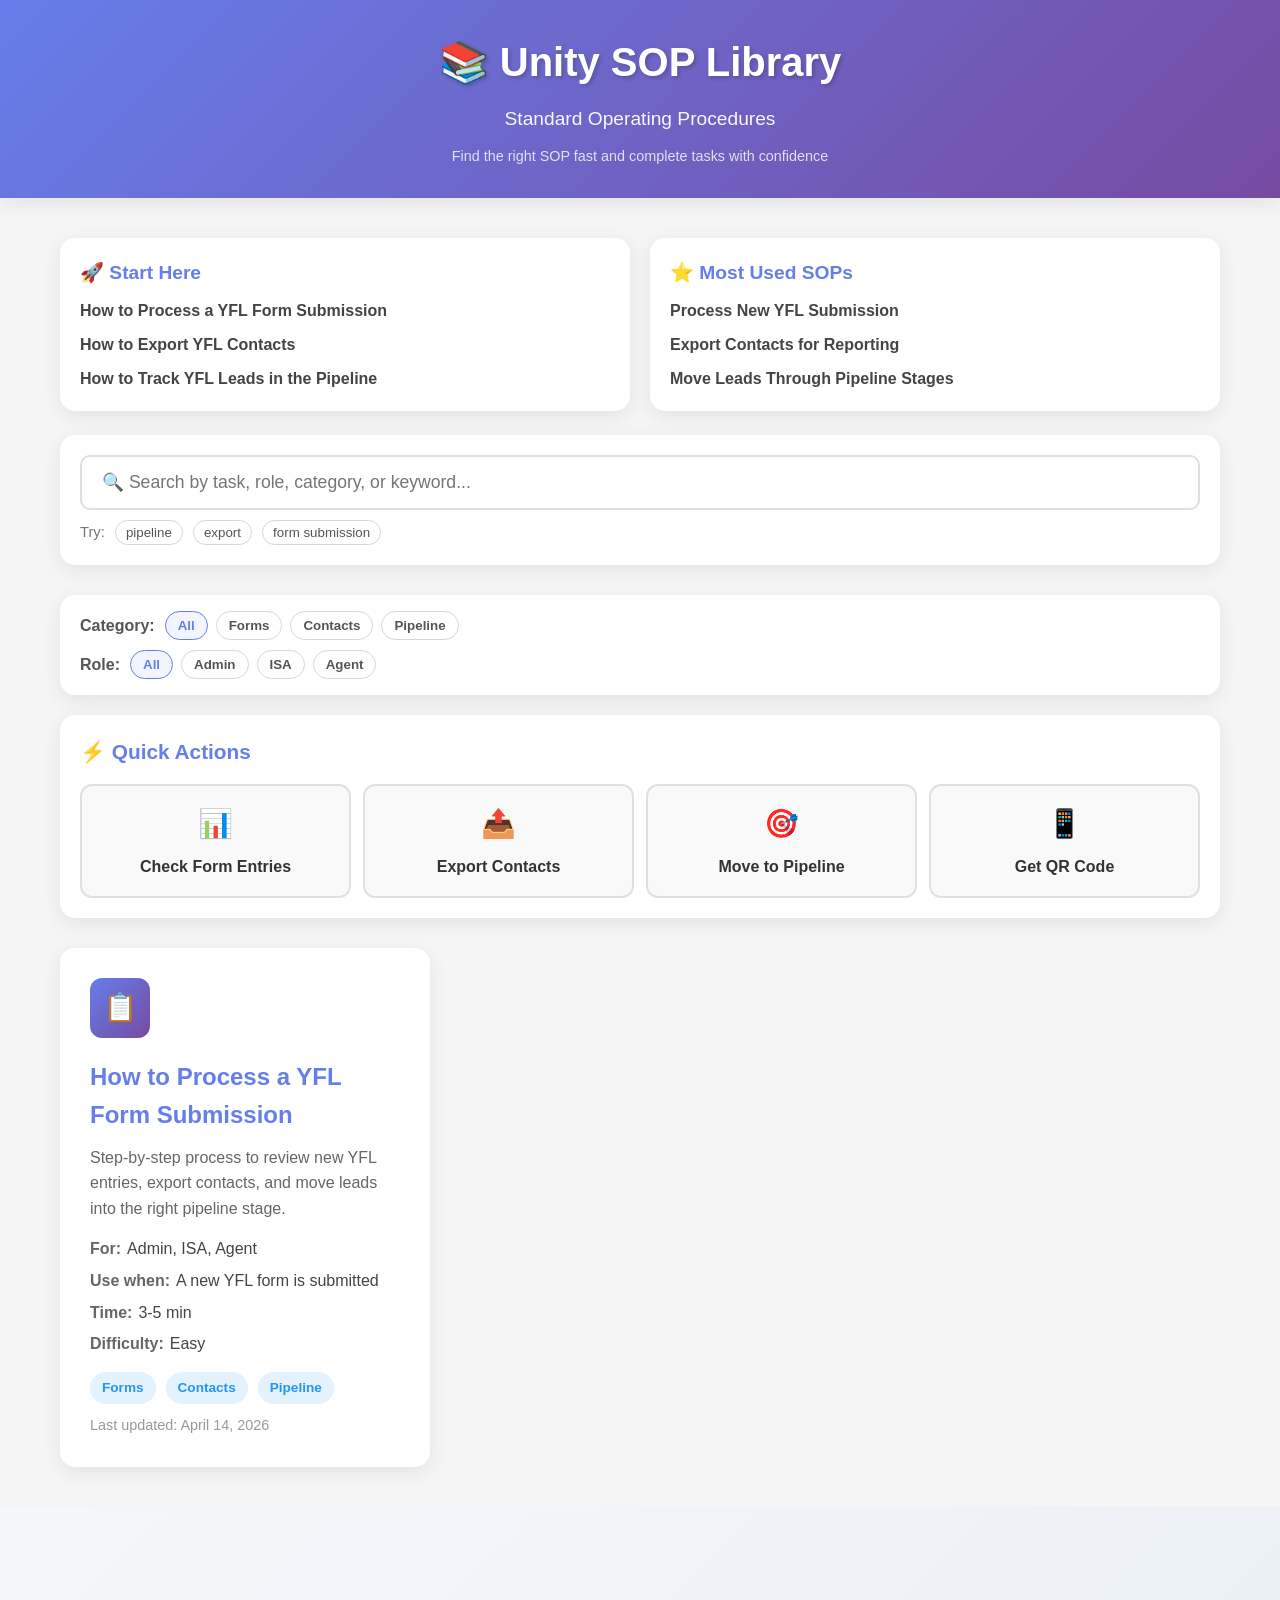
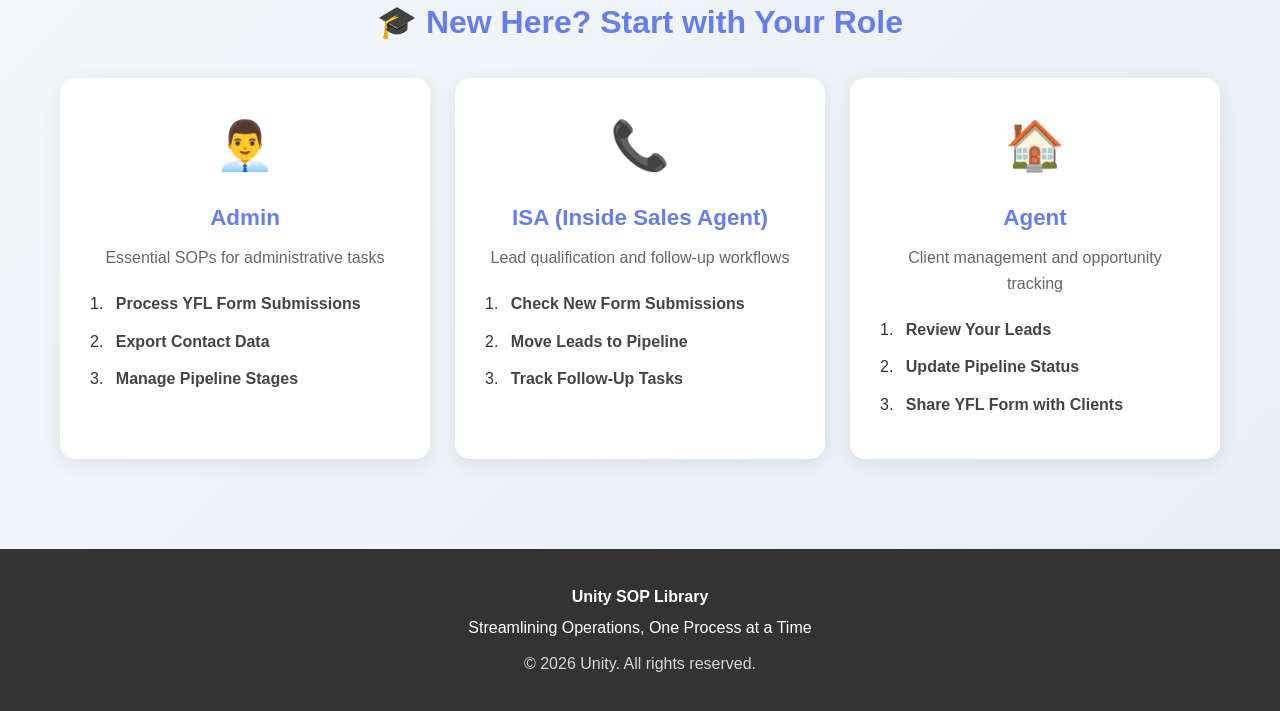
==== index.html @ 3405b486 "Phase 2 & 3: Complete SOP library with Quick Actions, Related SOPs, full template, metadata, feedbac" ====
<!DOCTYPE html>
<html lang="en">
<head>
    <meta charset="UTF-8">
    <meta name="viewport" content="width=device-width, initial-scale=1.0">
    <title>Unity SOP Library</title>
    <link rel="stylesheet" href="styles.css">
</head>
<body>
    <div class="header">
        <h1>📚 Unity SOP Library</h1>
        <p>Standard Operating Procedures</p>
        <p style="font-size: 0.9em; margin-top: 10px; opacity: 0.8;">Find the right SOP fast and complete tasks with confidence</p>
    </div>
    
    <div class="container">
        <div class="quick-start-grid">
            <section class="quick-panel">
                <h2>🚀 Start Here</h2>
                <ul>
                    <li><a href="yfl-form.html">How to Process a YFL Form Submission</a></li>
                    <li><a href="yfl-form.html#section2">How to Export YFL Contacts</a></li>
                    <li><a href="yfl-form.html#section3">How to Track YFL Leads in the Pipeline</a></li>
                </ul>
            </section>
            <section class="quick-panel">
                <h2>⭐ Most Used SOPs</h2>
                <ul>
                    <li><a href="yfl-form.html">Process New YFL Submission</a></li>
                    <li><a href="yfl-form.html#section2">Export Contacts for Reporting</a></li>
                    <li><a href="yfl-form.html#section3">Move Leads Through Pipeline Stages</a></li>
                </ul>
            </section>
        </div>

        <div class="search-bar">
            <input 
                type="text" 
                id="searchInput" 
                class="search-input" 
                placeholder="🔍 Search by task, role, category, or keyword..."
                autocomplete="off"
            >
            <div class="search-hints">
                Try: <button type="button" class="hint" data-suggest="pipeline">pipeline</button>
                <button type="button" class="hint" data-suggest="export">export</button>
                <button type="button" class="hint" data-suggest="form submission">form submission</button>
            </div>
        </div>

        <div class="filters" id="filterBar">
            <div class="filter-group">
                <span class="filter-label">Category:</span>
                <button class="filter-btn active" data-group="category" data-value="all">All</button>
                <button class="filter-btn" data-group="category" data-value="forms">Forms</button>
                <button class="filter-btn" data-group="category" data-value="contacts">Contacts</button>
                <button class="filter-btn" data-group="category" data-value="pipeline">Pipeline</button>
            </div>
            <div class="filter-group">
                <span class="filter-label">Role:</span>
                <button class="filter-btn active" data-group="role" data-value="all">All</button>
                <button class="filter-btn" data-group="role" data-value="admin">Admin</button>
                <button class="filter-btn" data-group="role" data-value="isa">ISA</button>
                <button class="filter-btn" data-group="role" data-value="agent">Agent</button>
            </div>
        </div>

        <div class="quick-actions">
            <h3>⚡ Quick Actions</h3>
            <div class="action-grid">
                <a href="yfl-form.html#section1" class="action-btn">
                    <span class="action-icon">📊</span>
                    <span>Check Form Entries</span>
                </a>
                <a href="yfl-form.html#section2" class="action-btn">
                    <span class="action-icon">📤</span>
                    <span>Export Contacts</span>
                </a>
                <a href="yfl-form.html#section3" class="action-btn">
                    <span class="action-icon">🎯</span>
                    <span>Move to Pipeline</span>
                </a>
                <a href="yfl-form.html#section5" class="action-btn">
                    <span class="action-icon">📱</span>
                    <span>Get QR Code</span>
                </a>
            </div>
        </div>
        
        <div class="sop-grid">
            <a href="yfl-form.html" class="sop-card" data-category="forms contacts pipeline" data-role="admin isa agent" data-level="easy" data-frequency="daily" data-duration="3-5 min">
                <div class="sop-icon">📋</div>
                <h3>How to Process a YFL Form Submission</h3>
                <p>Step-by-step process to review new YFL entries, export contacts, and move leads into the right pipeline stage.</p>
                <dl class="card-details">
                    <div><dt>For:</dt><dd>Admin, ISA, Agent</dd></div>
                    <div><dt>Use when:</dt><dd>A new YFL form is submitted</dd></div>
                    <div><dt>Time:</dt><dd>3-5 min</dd></div>
                    <div><dt>Difficulty:</dt><dd>Easy</dd></div>
                </dl>
                <div class="sop-meta">
                    <span class="tag">Forms</span>
                    <span class="tag">Contacts</span>
                    <span class="tag">Pipeline</span>
                </div>
                <span class="date">Last updated: April 14, 2026</span>
            </a>
            
            <!-- Future SOPs will be added here -->
            <!-- Example template:
            <a href="another-sop.html" class="sop-card">
                <div class="sop-icon">🎯</div>
                <h3>Another SOP</h3>
                <p>Description of the SOP...</p>
                <div class="sop-meta">
                    <span class="tag">Category</span>
                </div>
                <span class="date">Last updated: Date</span>
            </a>
            -->
        </div>
        
        <div id="noResults" class="no-results" style="display: none;">
            <h3>No SOPs match your search</h3>
            <p>Try checking spelling, using simpler keywords, clearing filters, or browsing by category.</p>
        </div>
    </div>
    
    <div class="back-to-top" id="backToTop">
        ↑
    </div>

    <div class="onboarding-section">
        <div class="container">
            <h2 style="text-align: center; color: var(--primary); margin-bottom: 30px; font-size: 2em;">🎓 New Here? Start with Your Role</h2>
            <div class="role-paths">
                <div class="role-card">
                    <div class="role-icon">👨‍💼</div>
                    <h3>Admin</h3>
                    <p>Essential SOPs for administrative tasks</p>
                    <ol class="role-steps">
                        <li><a href="yfl-form.html">Process YFL Form Submissions</a></li>
                        <li><a href="yfl-form.html#section2">Export Contact Data</a></li>
                        <li><a href="yfl-form.html#section3">Manage Pipeline Stages</a></li>
                    </ol>
                </div>
                <div class="role-card">
                    <div class="role-icon">📞</div>
                    <h3>ISA (Inside Sales Agent)</h3>
                    <p>Lead qualification and follow-up workflows</p>
                    <ol class="role-steps">
                        <li><a href="yfl-form.html#section1">Check New Form Submissions</a></li>
                        <li><a href="yfl-form.html#section3">Move Leads to Pipeline</a></li>
                        <li><a href="yfl-form.html">Track Follow-Up Tasks</a></li>
                    </ol>
                </div>
                <div class="role-card">
                    <div class="role-icon">🏠</div>
                    <h3>Agent</h3>
                    <p>Client management and opportunity tracking</p>
                    <ol class="role-steps">
                        <li><a href="yfl-form.html#section1">Review Your Leads</a></li>
                        <li><a href="yfl-form.html#section3">Update Pipeline Status</a></li>
                        <li><a href="yfl-form.html#section5">Share YFL Form with Clients</a></li>
                    </ol>
                </div>
            </div>
        </div>
    </div>
    
    <div class="footer">
        <p><strong>Unity SOP Library</strong></p>
        <p>Streamlining Operations, One Process at a Time</p>
        <p style="margin-top: 10px; opacity: 0.8;">© 2026 Unity. All rights reserved.</p>
    </div>
    
    <script src="script.js"></script>
</body>
</html>
---- styles.css ----
* {
    margin: 0;
    padding: 0;
    box-sizing: border-box;
}

:root {
    --primary: #667eea;
    --secondary: #764ba2;
    --accent: #4caf50;
    --text: #333;
    --bg: #f5f5f5;
    --white: #ffffff;
    --shadow: 0 5px 20px rgba(0,0,0,0.08);
    --shadow-hover: 0 8px 30px rgba(0,0,0,0.12);
}

body {
    font-family: 'Segoe UI', Tahoma, Geneva, Verdana, sans-serif;
    line-height: 1.6;
    color: var(--text);
    background: var(--bg);
    overflow-x: hidden;
}

.header {
    background: linear-gradient(135deg, var(--primary) 0%, var(--secondary) 100%);
    color: white;
    padding: 30px 20px;
    text-align: center;
    box-shadow: var(--shadow);
}

.header h1 {
    font-size: 2.5em;
    margin-bottom: 10px;
    text-shadow: 2px 2px 4px rgba(0,0,0,0.2);
}

.header p {
    font-size: 1.2em;
    opacity: 0.95;
}

.container {
    max-width: 1200px;
    margin: 40px auto;
    padding: 0 20px;
}

.quick-start-grid {
    display: grid;
    grid-template-columns: repeat(auto-fit, minmax(280px, 1fr));
    gap: 20px;
    margin-bottom: 24px;
}

.quick-panel {
    background: white;
    padding: 20px;
    border-radius: 15px;
    box-shadow: var(--shadow);
}

.quick-panel h2 {
    font-size: 1.2em;
    color: var(--primary);
    margin-bottom: 10px;
}

.quick-panel ul {
    list-style: none;
}

.quick-panel li + li {
    margin-top: 8px;
}

.quick-panel a {
    color: #444;
    text-decoration: none;
    font-weight: 600;
}

.quick-panel a:hover {
    color: var(--primary);
}

.search-bar {
    background: white;
    padding: 20px;
    border-radius: 15px;
    box-shadow: var(--shadow);
    margin-bottom: 30px;
}

.search-input {
    width: 100%;
    padding: 15px 20px;
    font-size: 1.1em;
    border: 2px solid #e0e0e0;
    border-radius: 10px;
    transition: all 0.3s;
}

.search-input:focus {
    outline: none;
    border-color: var(--primary);
    box-shadow: 0 0 0 3px rgba(102, 126, 234, 0.1);
}

.search-hints {
    margin-top: 10px;
    color: #777;
    font-size: 0.92em;
}

.hint {
    border: 1px solid #d8d8d8;
    background: #fff;
    border-radius: 16px;
    padding: 4px 10px;
    margin-left: 6px;
    cursor: pointer;
    color: #555;
}

.hint:hover {
    border-color: var(--primary);
    color: var(--primary);
}

.filters {
    background: white;
    border-radius: 15px;
    box-shadow: var(--shadow);
    padding: 16px 20px;
    margin-bottom: 10px;
}

.filter-group {
    display: flex;
    align-items: center;
    flex-wrap: wrap;
    gap: 8px;
}

.filter-group + .filter-group {
    margin-top: 10px;
}

.filter-label {
    font-weight: 700;
    color: #555;
    margin-right: 2px;
}

.filter-btn {
    border: 1px solid #d8d8d8;
    background: #fff;
    border-radius: 20px;
    padding: 6px 12px;
    cursor: pointer;
    color: #555;
    font-weight: 600;
}

.filter-btn.active,
.filter-btn:hover {
    border-color: var(--primary);
    background: rgba(102, 126, 234, 0.08);
    color: var(--primary);
}

.quick-actions {
    background: white;
    border-radius: 15px;
    box-shadow: var(--shadow);
    padding: 20px;
    margin: 20px 0;
}

.quick-actions h3 {
    color: var(--primary);
    font-size: 1.3em;
    margin-bottom: 15px;
}

.action-grid {
    display: grid;
    grid-template-columns: repeat(auto-fit, minmax(140px, 1fr));
    gap: 12px;
}

.action-btn {
    display: flex;
    flex-direction: column;
    align-items: center;
    gap: 8px;
    padding: 16px 12px;
    background: #f9f9f9;
    border: 2px solid #e0e0e0;
    border-radius: 12px;
    text-decoration: none;
    color: var(--text);
    font-weight: 600;
    transition: all 0.3s;
    text-align: center;
}

.action-btn:hover {
    border-color: var(--primary);
    background: rgba(102, 126, 234, 0.05);
    transform: translateY(-2px);
}

.action-icon {
    font-size: 28px;
}

.sop-grid {
    display: grid;
    grid-template-columns: repeat(auto-fill, minmax(300px, 1fr));
    gap: 25px;
    margin-top: 30px;
}

.sop-card {
    background: white;
    border-radius: 15px;
    padding: 30px;
    box-shadow: var(--shadow);
    transition: all 0.3s;
    cursor: pointer;
    text-decoration: none;
    color: var(--text);
    display: block;
}

.sop-card:hover {
    transform: translateY(-5px);
    box-shadow: var(--shadow-hover);
}

.sop-icon {
    width: 60px;
    height: 60px;
    background: linear-gradient(135deg, var(--primary) 0%, var(--secondary) 100%);
    border-radius: 12px;
    display: flex;
    align-items: center;
    justify-content: center;
    font-size: 28px;
    margin-bottom: 20px;
}

.sop-card h3 {
    color: var(--primary);
    font-size: 1.5em;
    margin-bottom: 10px;
}

.sop-card p {
    color: #666;
    margin-bottom: 15px;
    line-height: 1.6;
}

.card-details {
    display: grid;
    gap: 6px;
    margin-bottom: 14px;
}

.card-details div {
    display: flex;
    align-items: baseline;
    gap: 6px;
}

.card-details dt {
    color: #666;
    font-weight: 700;
}

.card-details dd {
    color: #444;
}

.sop-meta {
    display: flex;
    gap: 10px;
    flex-wrap: wrap;
    margin-top: 15px;
}

.tag {
    background: #e3f2fd;
    color: #2196f3;
    padding: 5px 12px;
    border-radius: 20px;
    font-size: 0.85em;
    font-weight: 600;
}

.date {
    color: #999;
    font-size: 0.9em;
    margin-top: 10px;
    display: block;
}

.section {
    background: white;
    border-radius: 15px;
    padding: 40px;
    margin-bottom: 30px;
    box-shadow: var(--shadow);
}

.section-header {
    display: flex;
    align-items: center;
    gap: 15px;
    margin-bottom: 25px;
    padding-bottom: 15px;
    border-bottom: 3px solid var(--primary);
}

.section-icon {
    width: 50px;
    height: 50px;
    background: linear-gradient(135deg, var(--primary) 0%, var(--secondary) 100%);
    border-radius: 12px;
    display: flex;
    align-items: center;
    justify-content: center;
    font-size: 24px;
    color: white;
}

.section-header h2 {
    color: var(--primary);
    font-size: 1.8em;
}

.step {
    margin: 20px 0;
    padding: 20px;
    background: #f9f9f9;
    border-left: 4px solid var(--primary);
    border-radius: 8px;
}

.step-number {
    display: inline-block;
    width: 30px;
    height: 30px;
    background: var(--primary);
    color: white;
    border-radius: 50%;
    text-align: center;
    line-height: 30px;
    font-weight: bold;
    margin-right: 10px;
}

.screenshot {
    margin: 20px 0;
    border-radius: 12px;
    overflow: hidden;
    box-shadow: var(--shadow);
    cursor: pointer;
    transition: transform 0.3s;
}

.screenshot:hover {
    transform: scale(1.02);
}

.screenshot img {
    width: 100%;
    height: auto;
    display: block;
}

.screenshot-caption {
    background: #f5f5f5;
    padding: 15px;
    text-align: center;
    font-style: italic;
    color: #666;
    border-top: 2px solid var(--primary);
}

.video-container {
    position: relative;
    padding-bottom: 56.25%;
    height: 0;
    overflow: hidden;
    border-radius: 12px;
    box-shadow: var(--shadow);
    margin: 20px 0;
}

.video-container video {
    position: absolute;
    top: 0;
    left: 0;
    width: 100%;
    height: 100%;
}

.qr-code-container {
    text-align: center;
    padding: 30px;
    background: linear-gradient(135deg, #f5f5f5 0%, #e0e0e0 100%);
    border-radius: 15px;
    margin: 20px 0;
}

.qr-code-container img {
    max-width: 300px;
    height: auto;
    border: 5px solid white;
    border-radius: 15px;
    box-shadow: 0 4px 15px rgba(0,0,0,0.2);
}

.qr-code-container h3 {
    margin: 20px 0 10px;
    color: var(--primary);
    font-size: 1.5em;
}

.tip-box {
    background: #e3f2fd;
    border-left: 4px solid #2196f3;
    padding: 15px 20px;
    margin: 20px 0;
    border-radius: 8px;
}

.tip-box strong {
    color: #2196f3;
    display: block;
    margin-bottom: 5px;
}

.warning-box {
    background: #fff3e0;
    border-left: 4px solid #ff9800;
    padding: 15px 20px;
    margin: 20px 0;
    border-radius: 8px;
}

.warning-box strong {
    color: #ff9800;
    display: block;
    margin-bottom: 5px;
}

.btn {
    display: inline-block;
    padding: 12px 30px;
    background: linear-gradient(135deg, var(--primary) 0%, var(--secondary) 100%);
    color: white;
    text-decoration: none;
    border-radius: 8px;
    font-weight: 600;
    transition: all 0.3s;
    border: none;
    cursor: pointer;
    font-size: 1em;
}

.btn:hover {
    transform: translateY(-2px);
    box-shadow: 0 5px 15px rgba(102, 126, 234, 0.4);
}

.breadcrumb {
    background: white;
    padding: 15px 20px;
    border-radius: 10px;
    margin-bottom: 20px;
    box-shadow: var(--shadow);
}

.breadcrumb a {
    color: var(--primary);
    text-decoration: none;
    font-weight: 600;
}

.breadcrumb a:hover {
    text-decoration: underline;
}

.breadcrumb span {
    color: #999;
    margin: 0 10px;
}

.back-to-top {
    position: fixed;
    bottom: 30px;
    right: 30px;
    width: 50px;
    height: 50px;
    background: var(--primary);
    color: white;
    border-radius: 50%;
    display: flex;
    align-items: center;
    justify-content: center;
    font-size: 24px;
    cursor: pointer;
    box-shadow: 0 4px 15px rgba(0,0,0,0.2);
    transition: all 0.3s;
    opacity: 0;
    pointer-events: none;
}

.back-to-top.visible {
    opacity: 1;
    pointer-events: all;
}

.back-to-top:hover {
    background: var(--secondary);
    transform: translateY(-5px);
}

.sop-metadata {
    background: #f9f9f9;
    border-top: 1px solid #e0e0e0;
    padding: 20px 0;
    margin-top: 40px;
}

.metadata-grid {
    display: grid;
    grid-template-columns: repeat(auto-fit, minmax(180px, 1fr));
    gap: 15px;
}

.metadata-item {
    display: flex;
    flex-direction: column;
    gap: 4px;
}

.metadata-item strong {
    color: #666;
    font-size: 0.9em;
}

.metadata-item span {
    color: #333;
    font-weight: 600;
}

.status-badge {
    display: inline-block;
    padding: 4px 12px;
    border-radius: 12px;
    font-size: 0.9em;
    font-weight: 700;
}

.status-badge.active {
    background: #e8f5e9;
    color: #2e7d32;
}

.status-badge.draft {
    background: #fff3e0;
    color: #f57c00;
}

.status-badge.review {
    background: #e3f2fd;
    color: #1976d2;
}

.feedback-section {
    background: white;
    border-top: 1px solid #e0e0e0;
    padding: 30px 0;
}

.feedback-box {
    background: #f9f9f9;
    border: 2px solid #e0e0e0;
    border-radius: 15px;
    padding: 30px;
    text-align: center;
}

.feedback-box h3 {
    color: var(--primary);
    font-size: 1.4em;
    margin-bottom: 15px;
}

.feedback-buttons {
    display: flex;
    gap: 15px;
    justify-content: center;
    flex-wrap: wrap;
}

.feedback-btn {
    padding: 12px 24px;
    background: white;
    border: 2px solid var(--primary);
    border-radius: 8px;
    color: var(--primary);
    font-weight: 600;
    cursor: pointer;
    transition: all 0.3s;
    font-size: 1em;
}

.feedback-btn:hover {
    background: var(--primary);
    color: white;
    transform: translateY(-2px);
}

.onboarding-section {
    background: linear-gradient(135deg, #f5f7fa 0%, #e8eef5 100%);
    padding: 50px 20px;
    margin-top: 40px;
}

.role-paths {
    display: grid;
    grid-template-columns: repeat(auto-fit, minmax(280px, 1fr));
    gap: 25px;
}

.role-card {
    background: white;
    border-radius: 15px;
    padding: 30px;
    box-shadow: var(--shadow);
    transition: all 0.3s;
}

.role-card:hover {
    transform: translateY(-5px);
    box-shadow: var(--shadow-hover);
}

.role-icon {
    font-size: 48px;
    text-align: center;
    margin-bottom: 15px;
}

.role-card h3 {
    color: var(--primary);
    font-size: 1.4em;
    margin-bottom: 10px;
    text-align: center;
}

.role-card p {
    color: #666;
    text-align: center;
    margin-bottom: 20px;
}

.role-steps {
    list-style-position: inside;
    padding-left: 0;
}

.role-steps li {
    margin: 12px 0;
    line-height: 1.6;
}

.role-steps a {
    color: #444;
    text-decoration: none;
    font-weight: 600;
    margin-left: 8px;
}

.role-steps a:hover {
    color: var(--primary);
    text-decoration: underline;
}

.footer {
    background: #333;
    color: white;
    text-align: center;
    padding: 30px 20px;
    margin-top: 0;
}

.footer p {
    margin: 5px 0;
}

.modal {
    display: none;
    position: fixed;
    z-index: 2000;
    left: 0;
    top: 0;
    width: 100%;
    height: 100%;
    background: rgba(0,0,0,0.9);
    align-items: center;
    justify-content: center;
}

.modal.active {
    display: flex;
}

.modal img {
    max-width: 90%;
    max-height: 90%;
    border-radius: 10px;
}

.modal-close {
    position: absolute;
    top: 20px;
    right: 40px;
    color: white;
    font-size: 40px;
    cursor: pointer;
}

.related-sops {
    display: grid;
    grid-template-columns: repeat(auto-fit, minmax(200px, 1fr));
    gap: 12px;
}

.related-link {
    display: flex;
    align-items: center;
    gap: 10px;
    padding: 12px 16px;
    background: #f9f9f9;
    border: 2px solid #e0e0e0;
    border-radius: 10px;
    text-decoration: none;
    color: var(--text);
    font-weight: 600;
    transition: all 0.3s;
}

.related-link:hover {
    border-color: var(--primary);
    background: rgba(102, 126, 234, 0.05);
    transform: translateX(4px);
}

.related-icon {
    font-size: 20px;
}

.no-results {
    text-align: center;
    padding: 60px 20px;
    color: #999;
}

.no-results h3 {
    font-size: 1.5em;
    margin-bottom: 10px;
}

@media print {
    .breadcrumb, .back-to-top, .btn {
        display: none;
    }
    
    .section {
        page-break-inside: avoid;
        box-shadow: none;
    }
    
    .header {
        position: relative;
    }
}

@media (max-width: 768px) {
    .header h1 {
        font-size: 1.8em;
    }
    
    .section {
        padding: 20px;
    }
    
    .sop-grid {
        grid-template-columns: 1fr;
    }

    .filters {
        padding: 14px;
    }
    
    .qr-code-container img {
        max-width: 200px;
    }
}
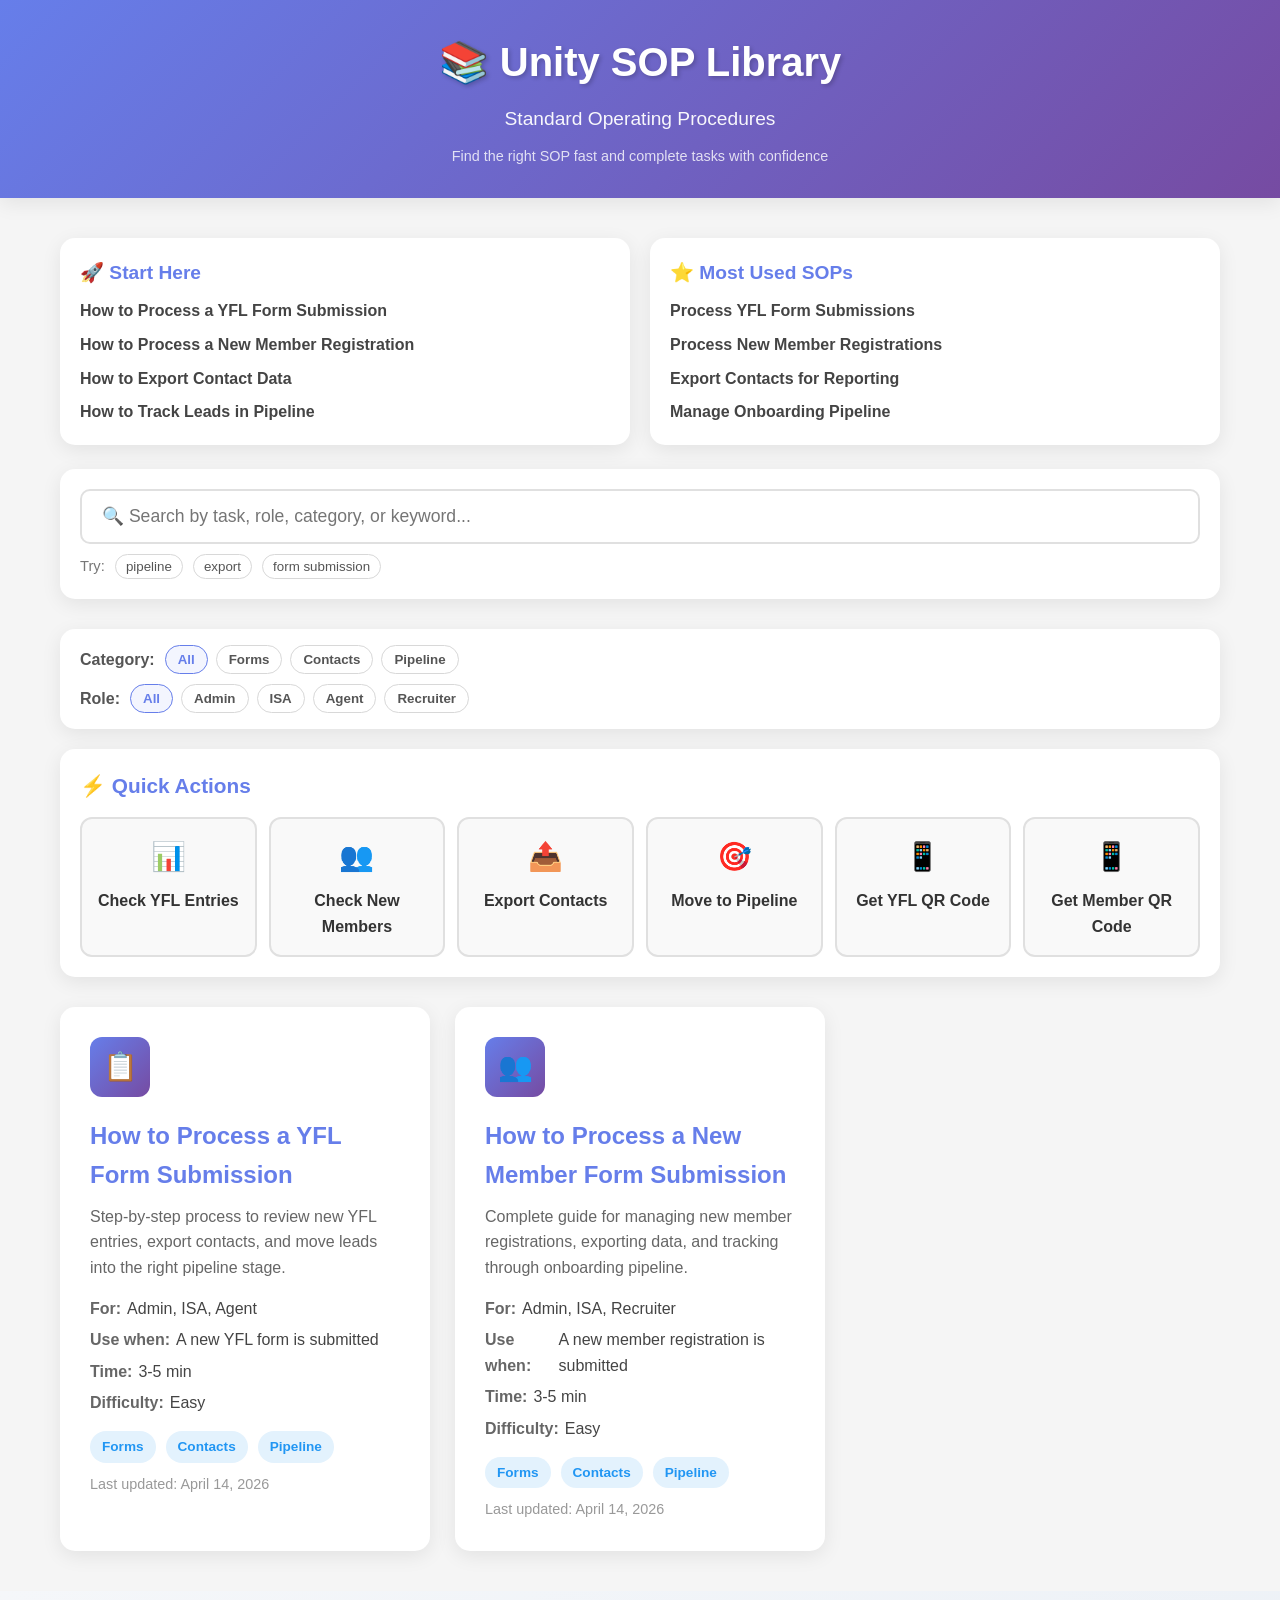
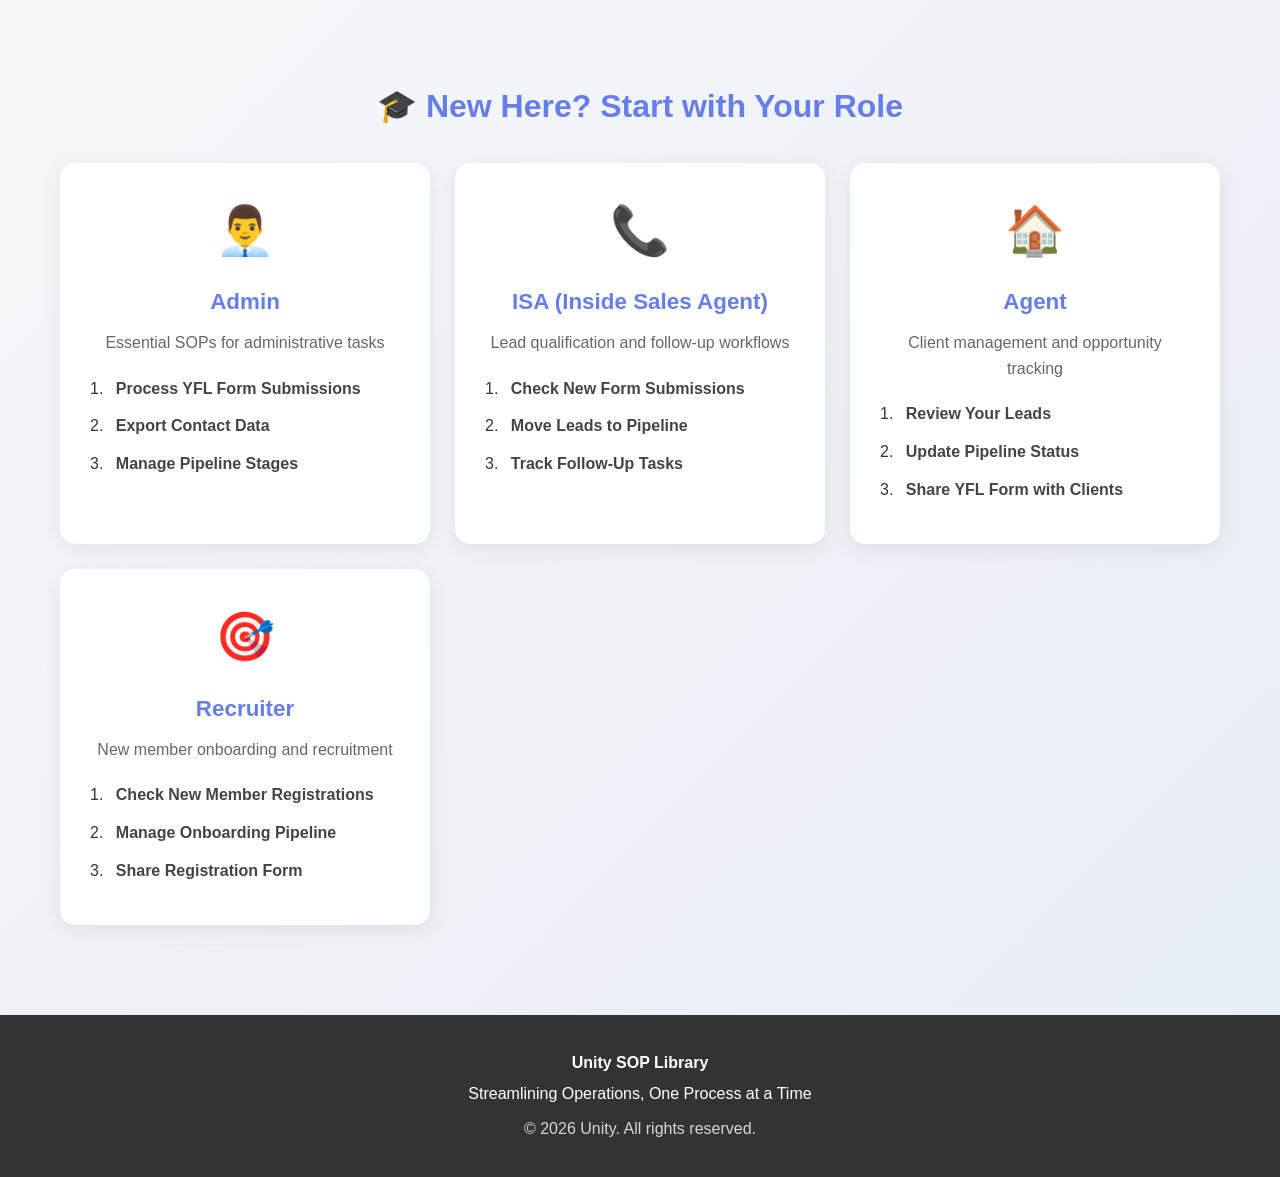
==== commit 2ab890b9: "Add New Member Form SOP with complete template, screenshots, and QR code" ====
--- a/index.html
+++ b/index.html
@@ -19,16 +19,18 @@
                 <h2>🚀 Start Here</h2>
                 <ul>
                     <li><a href="yfl-form.html">How to Process a YFL Form Submission</a></li>
-                    <li><a href="yfl-form.html#section2">How to Export YFL Contacts</a></li>
-                    <li><a href="yfl-form.html#section3">How to Track YFL Leads in the Pipeline</a></li>
+                    <li><a href="new-member-form.html">How to Process a New Member Registration</a></li>
+                    <li><a href="yfl-form.html#section2">How to Export Contact Data</a></li>
+                    <li><a href="yfl-form.html#section3">How to Track Leads in Pipeline</a></li>
                 </ul>
             </section>
             <section class="quick-panel">
                 <h2>⭐ Most Used SOPs</h2>
                 <ul>
-                    <li><a href="yfl-form.html">Process New YFL Submission</a></li>
+                    <li><a href="yfl-form.html">Process YFL Form Submissions</a></li>
+                    <li><a href="new-member-form.html">Process New Member Registrations</a></li>
                     <li><a href="yfl-form.html#section2">Export Contacts for Reporting</a></li>
-                    <li><a href="yfl-form.html#section3">Move Leads Through Pipeline Stages</a></li>
+                    <li><a href="new-member-form.html#section3">Manage Onboarding Pipeline</a></li>
                 </ul>
             </section>
         </div>
@@ -62,6 +64,7 @@
                 <button class="filter-btn" data-group="role" data-value="admin">Admin</button>
                 <button class="filter-btn" data-group="role" data-value="isa">ISA</button>
                 <button class="filter-btn" data-group="role" data-value="agent">Agent</button>
+                <button class="filter-btn" data-group="role" data-value="recruiter">Recruiter</button>
             </div>
         </div>
 
@@ -70,7 +73,11 @@
             <div class="action-grid">
                 <a href="yfl-form.html#section1" class="action-btn">
                     <span class="action-icon">📊</span>
-                    <span>Check Form Entries</span>
+                    <span>Check YFL Entries</span>
+                </a>
+                <a href="new-member-form.html#section1" class="action-btn">
+                    <span class="action-icon">👥</span>
+                    <span>Check New Members</span>
                 </a>
                 <a href="yfl-form.html#section2" class="action-btn">
                     <span class="action-icon">📤</span>
@@ -82,7 +89,11 @@
                 </a>
                 <a href="yfl-form.html#section5" class="action-btn">
                     <span class="action-icon">📱</span>
-                    <span>Get QR Code</span>
+                    <span>Get YFL QR Code</span>
+                </a>
+                <a href="new-member-form.html#section4" class="action-btn">
+                    <span class="action-icon">📱</span>
+                    <span>Get Member QR Code</span>
                 </a>
             </div>
         </div>
@@ -105,6 +116,24 @@
                 </div>
                 <span class="date">Last updated: April 14, 2026</span>
             </a>
+
+            <a href="new-member-form.html" class="sop-card" data-category="forms contacts pipeline" data-role="admin isa recruiter" data-level="easy" data-frequency="daily" data-duration="3-5 min">
+                <div class="sop-icon">👥</div>
+                <h3>How to Process a New Member Form Submission</h3>
+                <p>Complete guide for managing new member registrations, exporting data, and tracking through onboarding pipeline.</p>
+                <dl class="card-details">
+                    <div><dt>For:</dt><dd>Admin, ISA, Recruiter</dd></div>
+                    <div><dt>Use when:</dt><dd>A new member registration is submitted</dd></div>
+                    <div><dt>Time:</dt><dd>3-5 min</dd></div>
+                    <div><dt>Difficulty:</dt><dd>Easy</dd></div>
+                </dl>
+                <div class="sop-meta">
+                    <span class="tag">Forms</span>
+                    <span class="tag">Contacts</span>
+                    <span class="tag">Pipeline</span>
+                </div>
+                <span class="date">Last updated: April 14, 2026</span>
+            </a>
             
             <!-- Future SOPs will be added here -->
             <!-- Example template:
@@ -164,6 +193,16 @@
                         <li><a href="yfl-form.html#section5">Share YFL Form with Clients</a></li>
                     </ol>
                 </div>
+                <div class="role-card">
+                    <div class="role-icon">🎯</div>
+                    <h3>Recruiter</h3>
+                    <p>New member onboarding and recruitment</p>
+                    <ol class="role-steps">
+                        <li><a href="new-member-form.html#section1">Check New Member Registrations</a></li>
+                        <li><a href="new-member-form.html#section3">Manage Onboarding Pipeline</a></li>
+                        <li><a href="new-member-form.html#section4">Share Registration Form</a></li>
+                    </ol>
+                </div>
             </div>
         </div>
     </div>
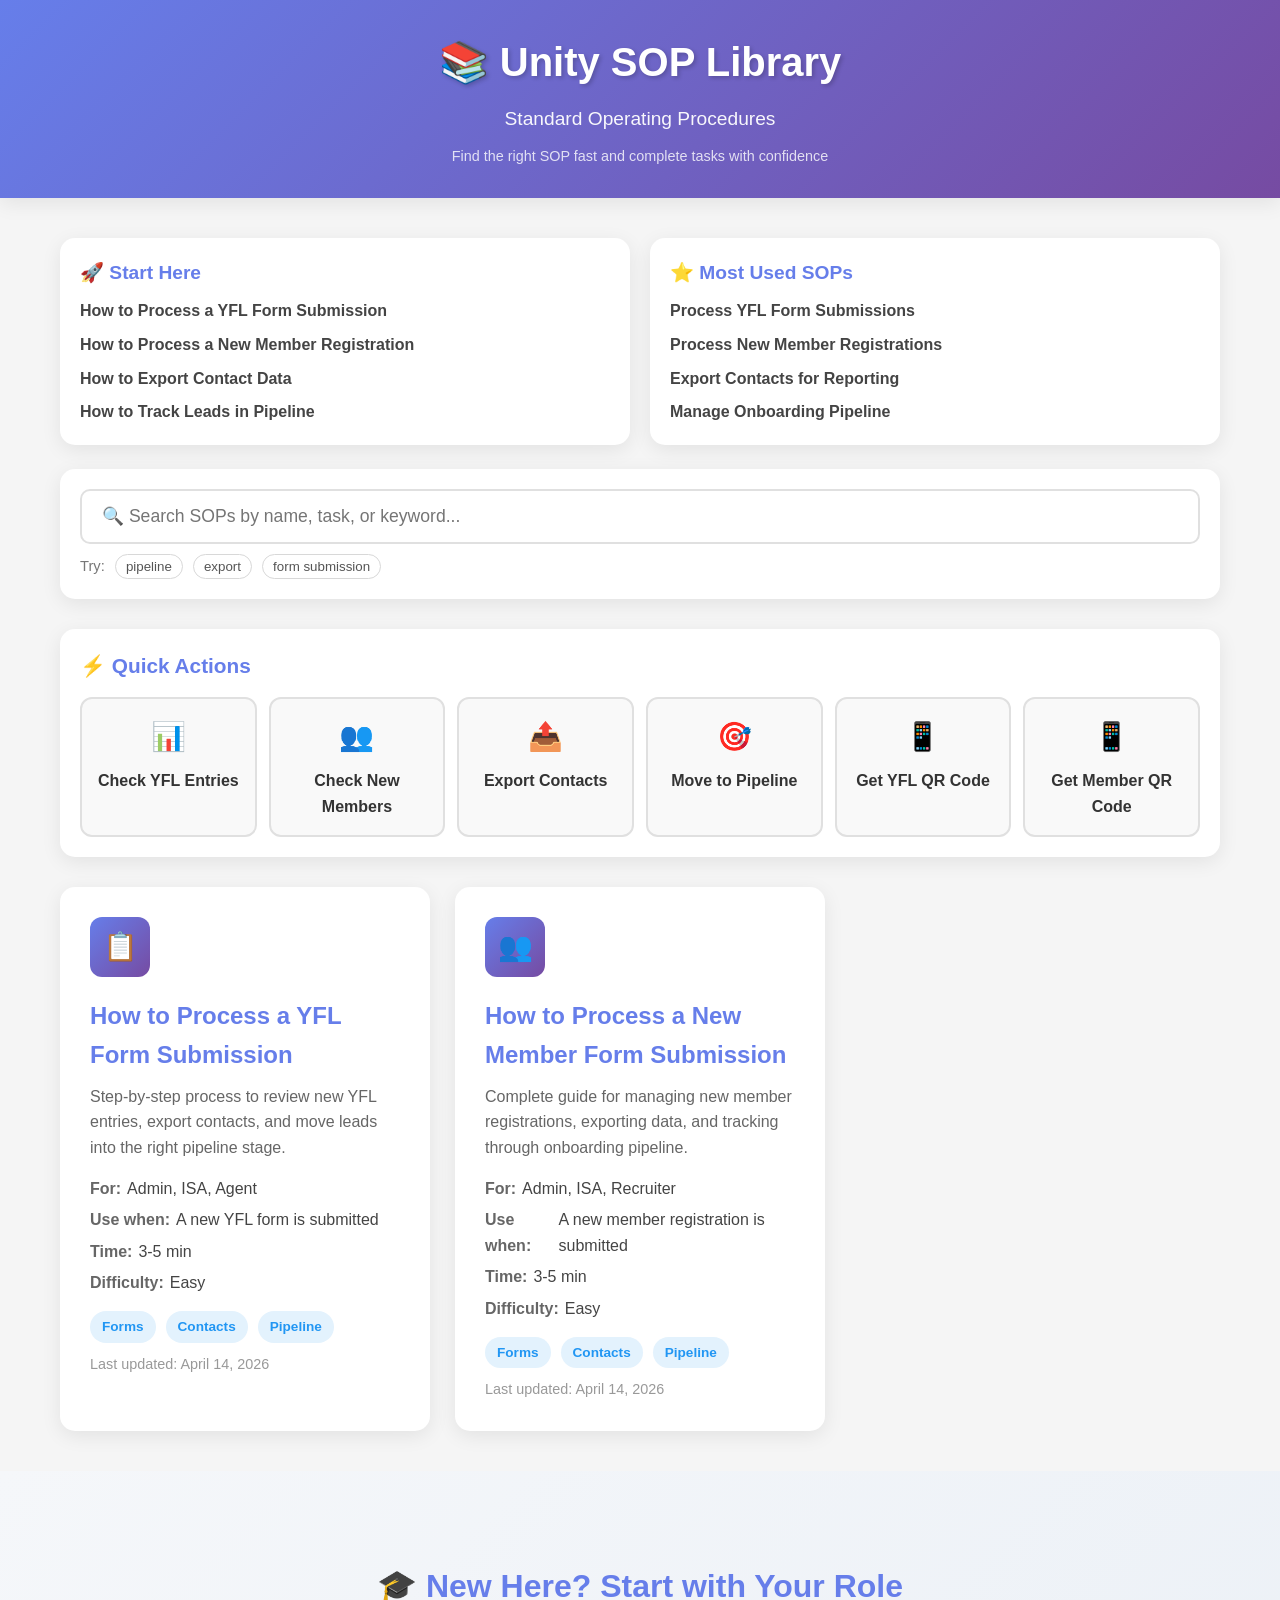
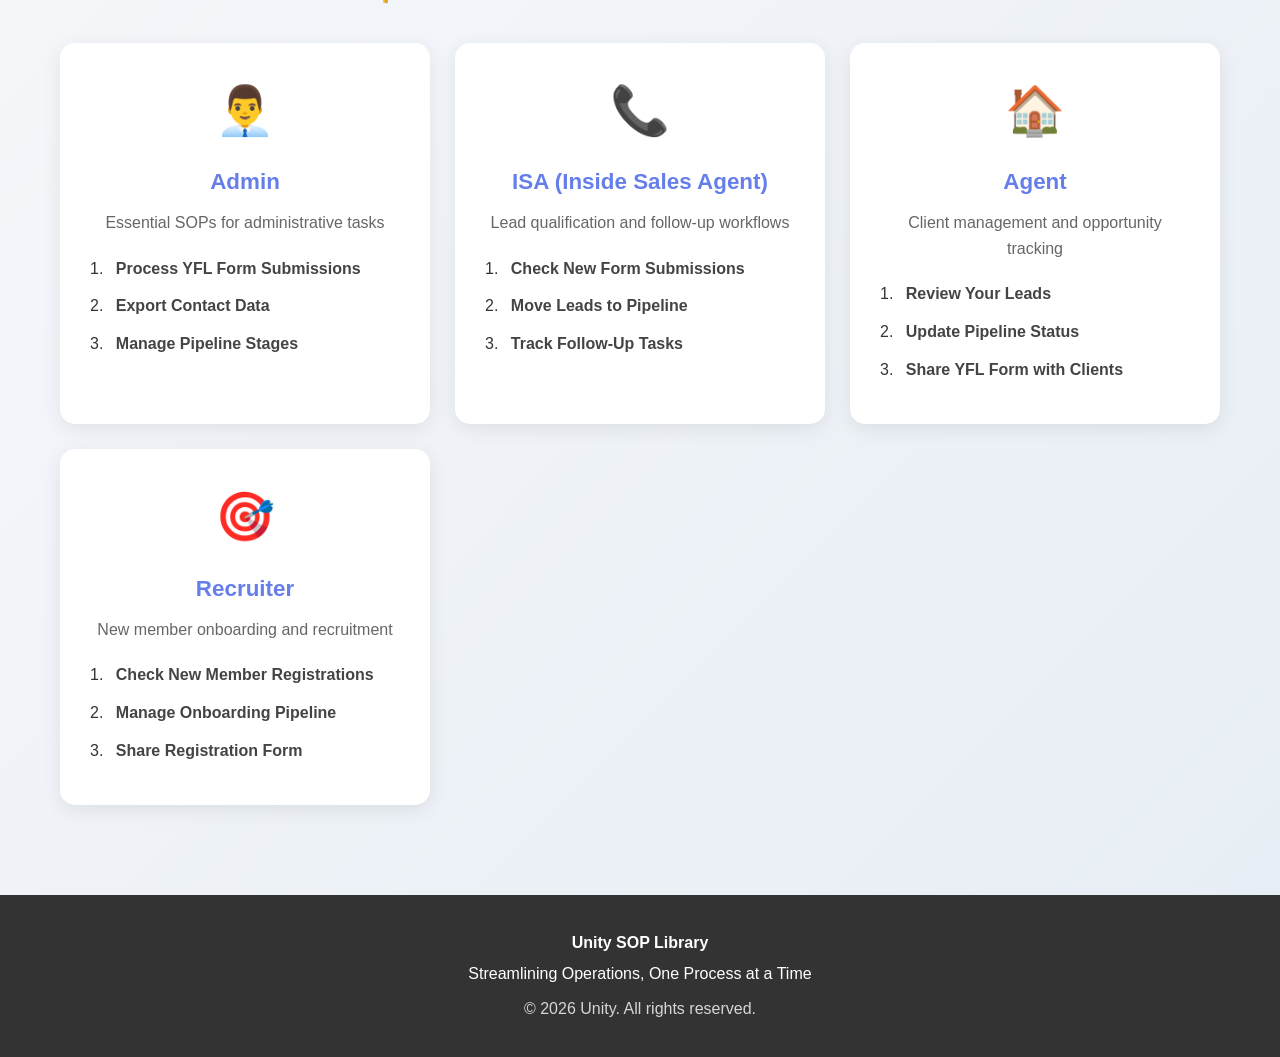
==== commit 62d66c91: "Remove Category and Role filters to simplify interface - cleaner UX for small SOP library" ====
--- a/index.html
+++ b/index.html
@@ -40,31 +40,13 @@
                 type="text" 
                 id="searchInput" 
                 class="search-input" 
-                placeholder="🔍 Search by task, role, category, or keyword..."
+                placeholder="🔍 Search SOPs by name, task, or keyword..."
                 autocomplete="off"
             >
             <div class="search-hints">
                 Try: <button type="button" class="hint" data-suggest="pipeline">pipeline</button>
                 <button type="button" class="hint" data-suggest="export">export</button>
                 <button type="button" class="hint" data-suggest="form submission">form submission</button>
-            </div>
-        </div>
-
-        <div class="filters" id="filterBar">
-            <div class="filter-group">
-                <span class="filter-label">Category:</span>
-                <button class="filter-btn active" data-group="category" data-value="all">All</button>
-                <button class="filter-btn" data-group="category" data-value="forms">Forms</button>
-                <button class="filter-btn" data-group="category" data-value="contacts">Contacts</button>
-                <button class="filter-btn" data-group="category" data-value="pipeline">Pipeline</button>
-            </div>
-            <div class="filter-group">
-                <span class="filter-label">Role:</span>
-                <button class="filter-btn active" data-group="role" data-value="all">All</button>
-                <button class="filter-btn" data-group="role" data-value="admin">Admin</button>
-                <button class="filter-btn" data-group="role" data-value="isa">ISA</button>
-                <button class="filter-btn" data-group="role" data-value="agent">Agent</button>
-                <button class="filter-btn" data-group="role" data-value="recruiter">Recruiter</button>
             </div>
         </div>
 
@@ -151,7 +133,7 @@
         
         <div id="noResults" class="no-results" style="display: none;">
             <h3>No SOPs match your search</h3>
-            <p>Try checking spelling, using simpler keywords, clearing filters, or browsing by category.</p>
+            <p>Try checking spelling, using simpler keywords, or browsing the full list below.</p>
         </div>
     </div>
     
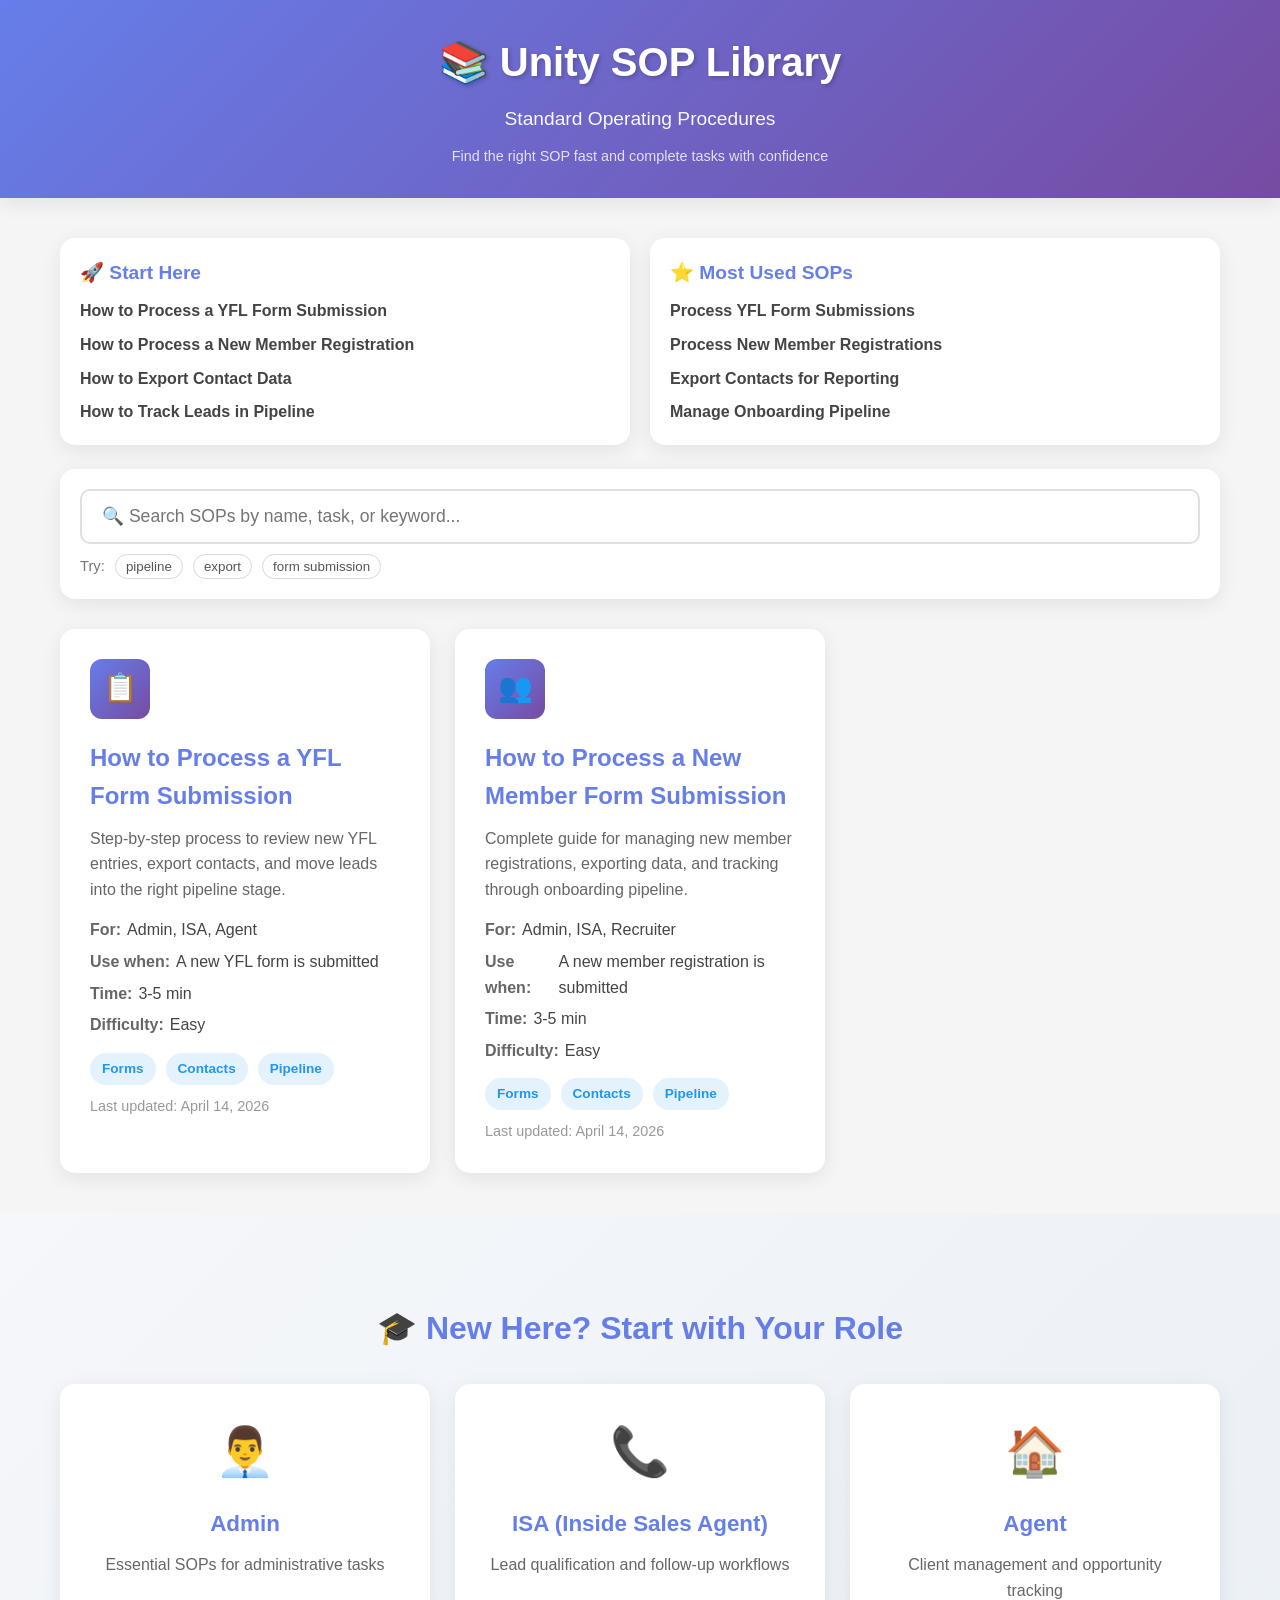
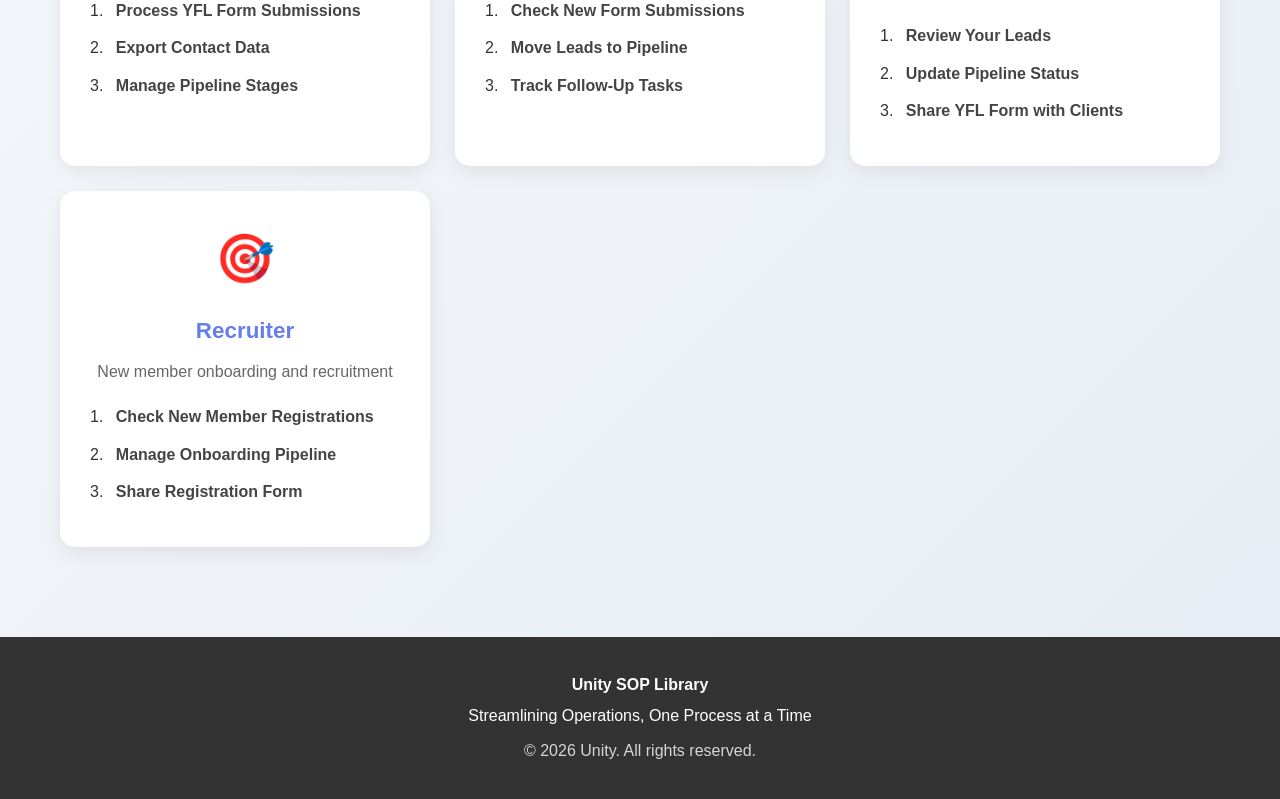
==== commit 8f51b260: "Remove Quick Actions section - Start Here and Most Used already provide quick access" ====
--- a/index.html
+++ b/index.html
@@ -47,36 +47,6 @@
                 Try: <button type="button" class="hint" data-suggest="pipeline">pipeline</button>
                 <button type="button" class="hint" data-suggest="export">export</button>
                 <button type="button" class="hint" data-suggest="form submission">form submission</button>
-            </div>
-        </div>
-
-        <div class="quick-actions">
-            <h3>⚡ Quick Actions</h3>
-            <div class="action-grid">
-                <a href="yfl-form.html#section1" class="action-btn">
-                    <span class="action-icon">📊</span>
-                    <span>Check YFL Entries</span>
-                </a>
-                <a href="new-member-form.html#section1" class="action-btn">
-                    <span class="action-icon">👥</span>
-                    <span>Check New Members</span>
-                </a>
-                <a href="yfl-form.html#section2" class="action-btn">
-                    <span class="action-icon">📤</span>
-                    <span>Export Contacts</span>
-                </a>
-                <a href="yfl-form.html#section3" class="action-btn">
-                    <span class="action-icon">🎯</span>
-                    <span>Move to Pipeline</span>
-                </a>
-                <a href="yfl-form.html#section5" class="action-btn">
-                    <span class="action-icon">📱</span>
-                    <span>Get YFL QR Code</span>
-                </a>
-                <a href="new-member-form.html#section4" class="action-btn">
-                    <span class="action-icon">📱</span>
-                    <span>Get Member QR Code</span>
-                </a>
             </div>
         </div>
         
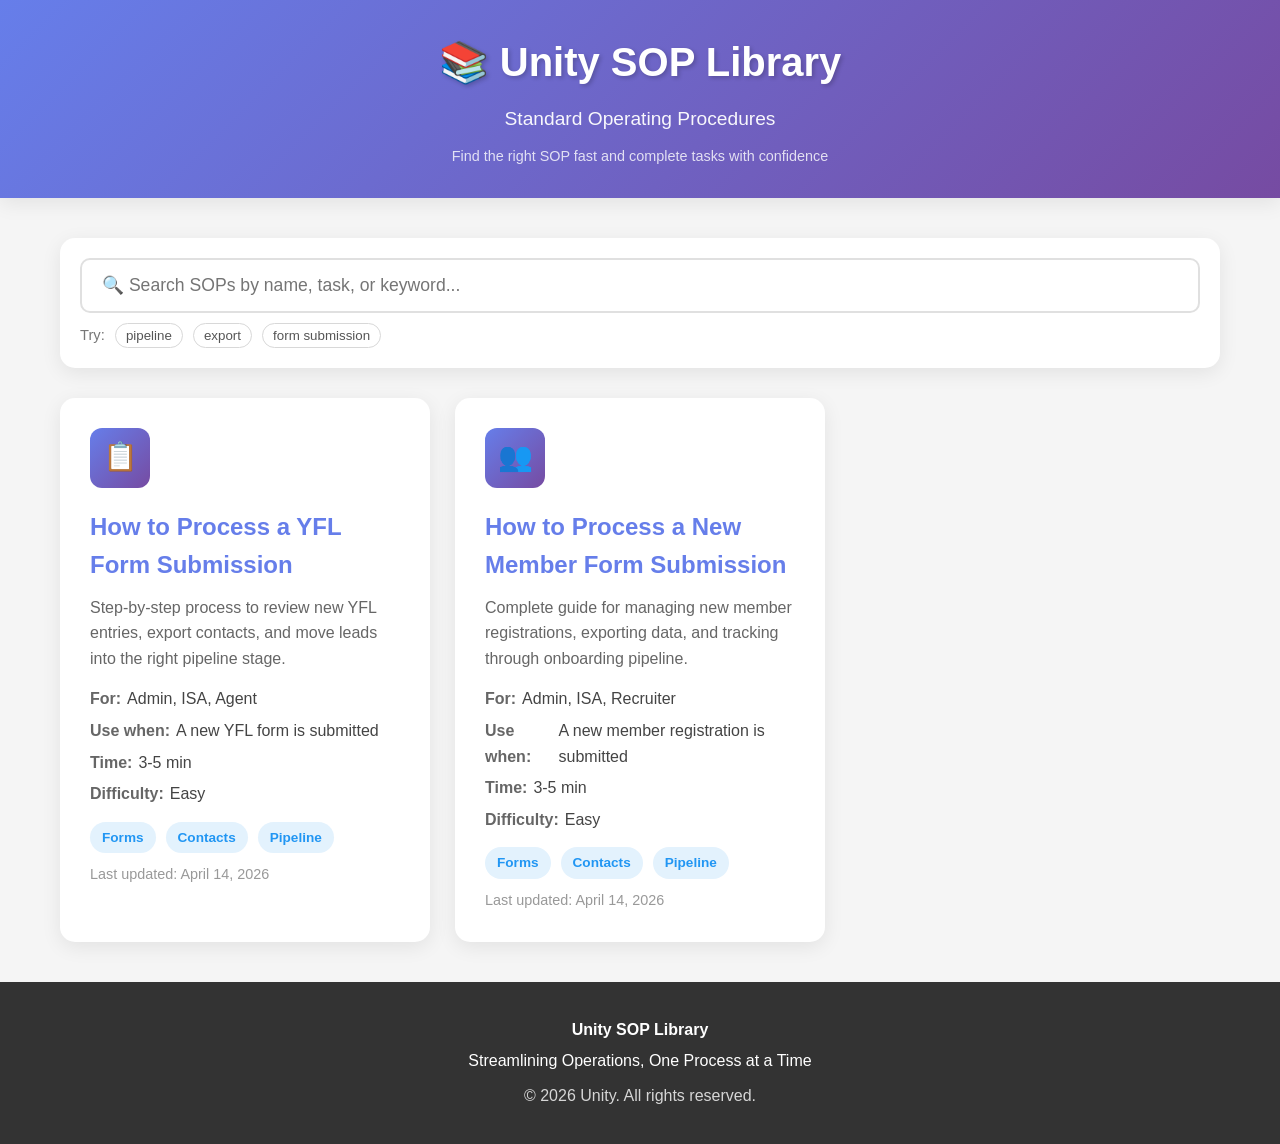
==== commit c7aaed77: "Simplify SOPs - remove Start Here, Most Used, Role Onboarding, Purpose, Quick Info, and Tools sectio" ====
--- a/index.html
+++ b/index.html
@@ -14,27 +14,6 @@
     </div>
     
     <div class="container">
-        <div class="quick-start-grid">
-            <section class="quick-panel">
-                <h2>🚀 Start Here</h2>
-                <ul>
-                    <li><a href="yfl-form.html">How to Process a YFL Form Submission</a></li>
-                    <li><a href="new-member-form.html">How to Process a New Member Registration</a></li>
-                    <li><a href="yfl-form.html#section2">How to Export Contact Data</a></li>
-                    <li><a href="yfl-form.html#section3">How to Track Leads in Pipeline</a></li>
-                </ul>
-            </section>
-            <section class="quick-panel">
-                <h2>⭐ Most Used SOPs</h2>
-                <ul>
-                    <li><a href="yfl-form.html">Process YFL Form Submissions</a></li>
-                    <li><a href="new-member-form.html">Process New Member Registrations</a></li>
-                    <li><a href="yfl-form.html#section2">Export Contacts for Reporting</a></li>
-                    <li><a href="new-member-form.html#section3">Manage Onboarding Pipeline</a></li>
-                </ul>
-            </section>
-        </div>
-
         <div class="search-bar">
             <input 
                 type="text" 
@@ -110,54 +89,6 @@
     <div class="back-to-top" id="backToTop">
         ↑
     </div>
-
-    <div class="onboarding-section">
-        <div class="container">
-            <h2 style="text-align: center; color: var(--primary); margin-bottom: 30px; font-size: 2em;">🎓 New Here? Start with Your Role</h2>
-            <div class="role-paths">
-                <div class="role-card">
-                    <div class="role-icon">👨‍💼</div>
-                    <h3>Admin</h3>
-                    <p>Essential SOPs for administrative tasks</p>
-                    <ol class="role-steps">
-                        <li><a href="yfl-form.html">Process YFL Form Submissions</a></li>
-                        <li><a href="yfl-form.html#section2">Export Contact Data</a></li>
-                        <li><a href="yfl-form.html#section3">Manage Pipeline Stages</a></li>
-                    </ol>
-                </div>
-                <div class="role-card">
-                    <div class="role-icon">📞</div>
-                    <h3>ISA (Inside Sales Agent)</h3>
-                    <p>Lead qualification and follow-up workflows</p>
-                    <ol class="role-steps">
-                        <li><a href="yfl-form.html#section1">Check New Form Submissions</a></li>
-                        <li><a href="yfl-form.html#section3">Move Leads to Pipeline</a></li>
-                        <li><a href="yfl-form.html">Track Follow-Up Tasks</a></li>
-                    </ol>
-                </div>
-                <div class="role-card">
-                    <div class="role-icon">🏠</div>
-                    <h3>Agent</h3>
-                    <p>Client management and opportunity tracking</p>
-                    <ol class="role-steps">
-                        <li><a href="yfl-form.html#section1">Review Your Leads</a></li>
-                        <li><a href="yfl-form.html#section3">Update Pipeline Status</a></li>
-                        <li><a href="yfl-form.html#section5">Share YFL Form with Clients</a></li>
-                    </ol>
-                </div>
-                <div class="role-card">
-                    <div class="role-icon">🎯</div>
-                    <h3>Recruiter</h3>
-                    <p>New member onboarding and recruitment</p>
-                    <ol class="role-steps">
-                        <li><a href="new-member-form.html#section1">Check New Member Registrations</a></li>
-                        <li><a href="new-member-form.html#section3">Manage Onboarding Pipeline</a></li>
-                        <li><a href="new-member-form.html#section4">Share Registration Form</a></li>
-                    </ol>
-                </div>
-            </div>
-        </div>
-    </div>
     
     <div class="footer">
         <p><strong>Unity SOP Library</strong></p>
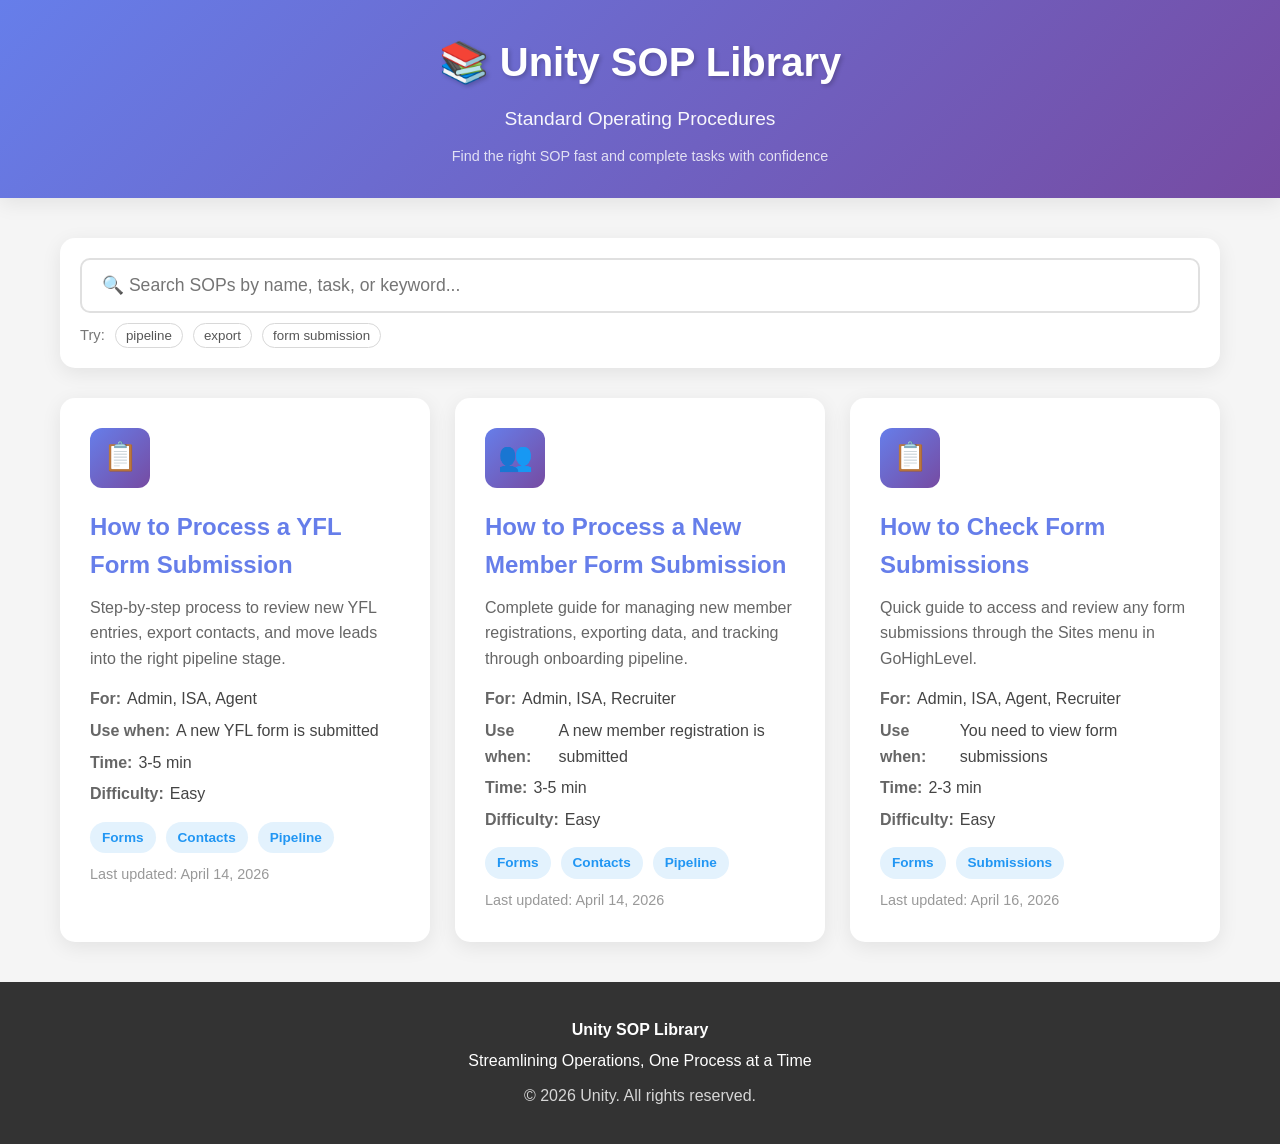
==== commit ab2d0654: "Add new SOP: How to Check Form Submissions - Sites menu navigation guide" ====
--- a/index.html
+++ b/index.html
@@ -65,6 +65,23 @@
                 </div>
                 <span class="date">Last updated: April 14, 2026</span>
             </a>
+
+            <a href="check-form-submissions.html" class="sop-card" data-category="forms" data-role="admin isa agent recruiter" data-level="easy" data-frequency="daily" data-duration="2-3 min">
+                <div class="sop-icon">📋</div>
+                <h3>How to Check Form Submissions</h3>
+                <p>Quick guide to access and review any form submissions through the Sites menu in GoHighLevel.</p>
+                <dl class="card-details">
+                    <div><dt>For:</dt><dd>Admin, ISA, Agent, Recruiter</dd></div>
+                    <div><dt>Use when:</dt><dd>You need to view form submissions</dd></div>
+                    <div><dt>Time:</dt><dd>2-3 min</dd></div>
+                    <div><dt>Difficulty:</dt><dd>Easy</dd></div>
+                </dl>
+                <div class="sop-meta">
+                    <span class="tag">Forms</span>
+                    <span class="tag">Submissions</span>
+                </div>
+                <span class="date">Last updated: April 16, 2026</span>
+            </a>
             
             <!-- Future SOPs will be added here -->
             <!-- Example template:
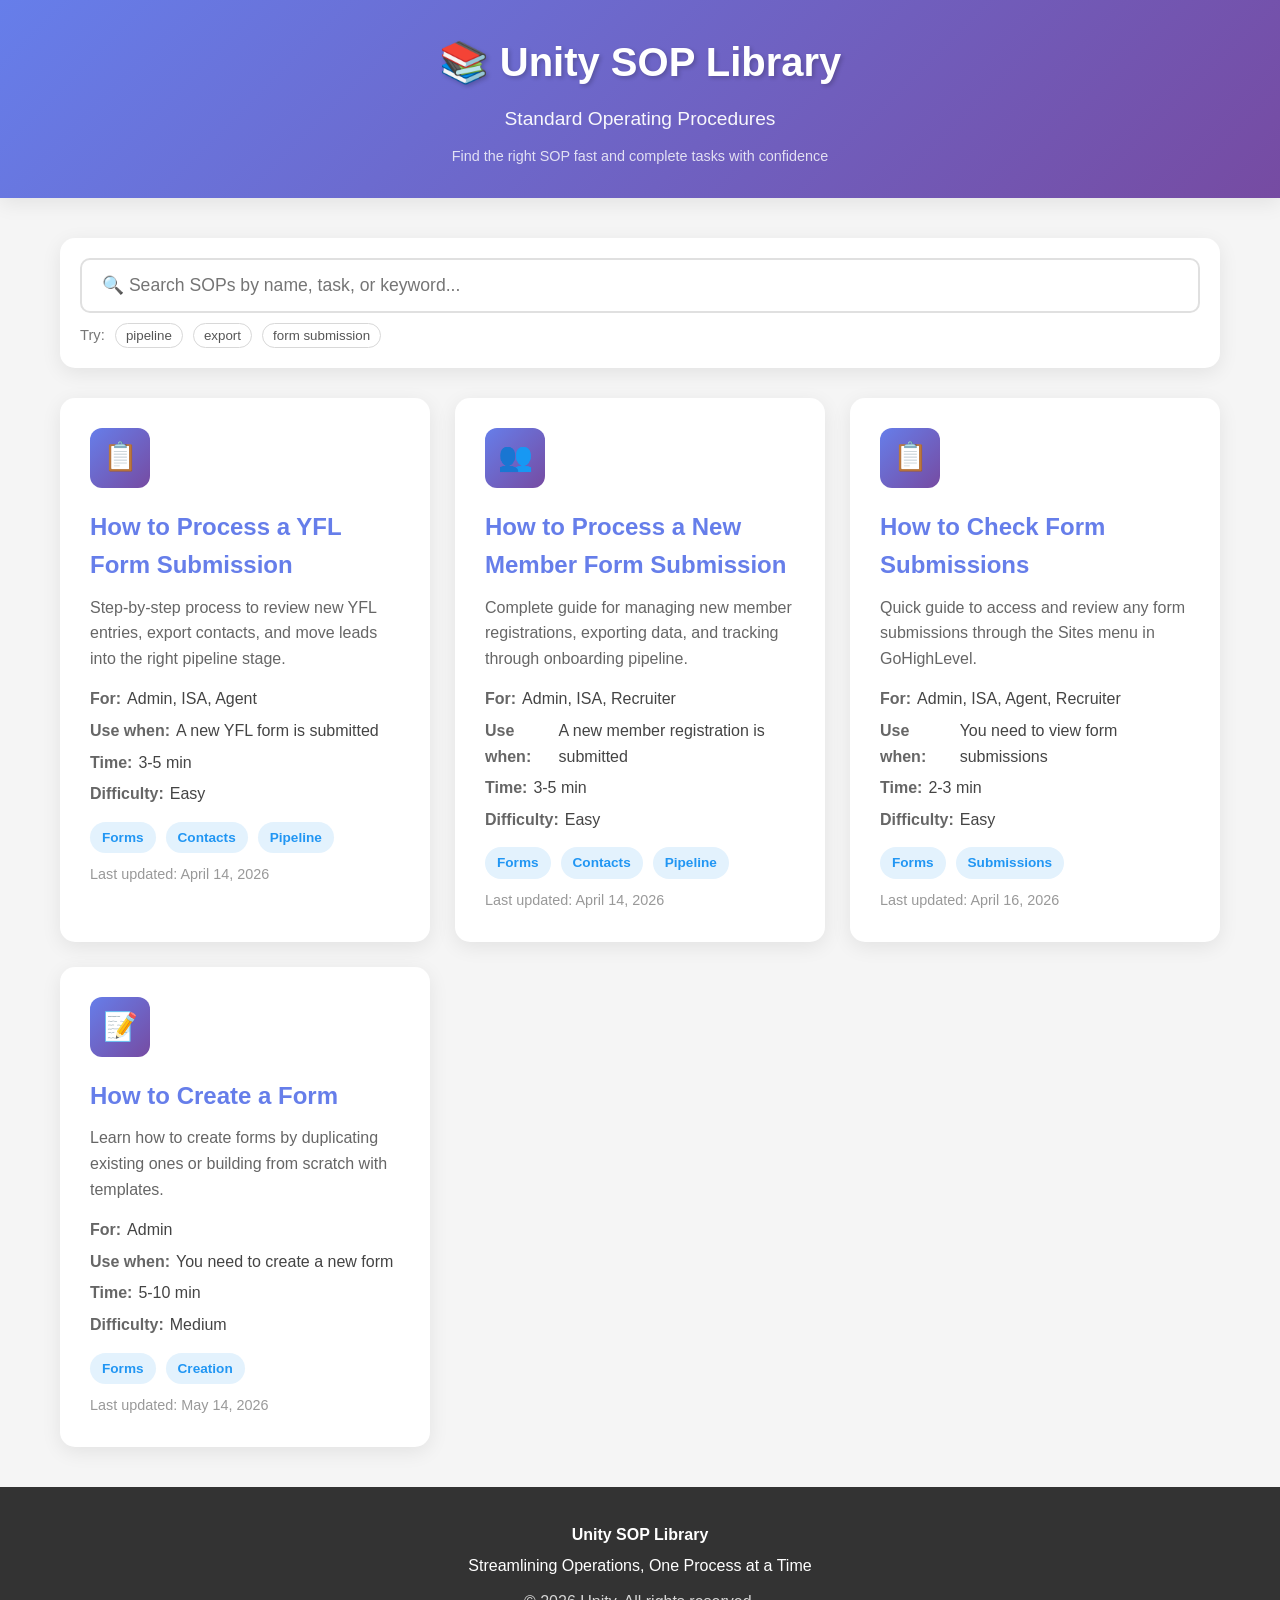
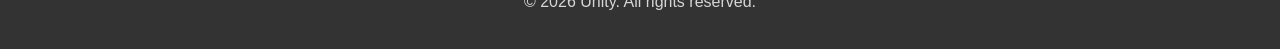
==== commit 0b73869f: "Add How to Create a Form SOP with 5 sections and 8 screenshots" ====
--- a/index.html
+++ b/index.html
@@ -82,6 +82,23 @@
                 </div>
                 <span class="date">Last updated: April 16, 2026</span>
             </a>
+
+            <a href="creating-form.html" class="sop-card" data-category="forms" data-role="admin" data-level="medium" data-frequency="as-needed" data-duration="5-10 min">
+                <div class="sop-icon">📝</div>
+                <h3>How to Create a Form</h3>
+                <p>Learn how to create forms by duplicating existing ones or building from scratch with templates.</p>
+                <dl class="card-details">
+                    <div><dt>For:</dt><dd>Admin</dd></div>
+                    <div><dt>Use when:</dt><dd>You need to create a new form</dd></div>
+                    <div><dt>Time:</dt><dd>5-10 min</dd></div>
+                    <div><dt>Difficulty:</dt><dd>Medium</dd></div>
+                </dl>
+                <div class="sop-meta">
+                    <span class="tag">Forms</span>
+                    <span class="tag">Creation</span>
+                </div>
+                <span class="date">Last updated: May 14, 2026</span>
+            </a>
             
             <!-- Future SOPs will be added here -->
             <!-- Example template:
--- a/styles.css
+++ b/styles.css
@@ -796,6 +796,157 @@
     }
 }
 
+/* Table of Contents Styles */
+.toc-top {
+    background: white;
+    border-radius: 15px;
+    padding: 25px 30px;
+    margin-bottom: 30px;
+    box-shadow: var(--shadow);
+}
+
+.toc-top h3 {
+    color: var(--primary);
+    font-size: 1.3em;
+    margin-bottom: 15px;
+    display: flex;
+    align-items: center;
+    gap: 10px;
+}
+
+.toc-top h3::before {
+    content: '📑';
+}
+
+.toc-list {
+    list-style: none;
+    display: flex;
+    flex-direction: column;
+    gap: 8px;
+}
+
+.toc-list li {
+    display: flex;
+    align-items: center;
+}
+
+.toc-list a {
+    color: #555;
+    text-decoration: none;
+    font-weight: 500;
+    padding: 10px 15px;
+    border-radius: 8px;
+    transition: all 0.3s;
+    display: flex;
+    align-items: center;
+    gap: 10px;
+    width: 100%;
+}
+
+.toc-list a:hover {
+    background: rgba(102, 126, 234, 0.1);
+    color: var(--primary);
+    transform: translateX(5px);
+}
+
+.toc-list .toc-number {
+    display: inline-flex;
+    align-items: center;
+    justify-content: center;
+    width: 28px;
+    height: 28px;
+    background: linear-gradient(135deg, var(--primary) 0%, var(--secondary) 100%);
+    color: white;
+    border-radius: 50%;
+    font-size: 0.85em;
+    font-weight: 700;
+    flex-shrink: 0;
+}
+
+/* Sticky Sidebar TOC */
+.toc-sidebar {
+    position: fixed;
+    right: 30px;
+    top: 50%;
+    transform: translateY(-50%);
+    background: white;
+    border-radius: 15px;
+    padding: 20px;
+    box-shadow: var(--shadow);
+    max-width: 280px;
+    z-index: 100;
+    opacity: 0;
+    pointer-events: none;
+    transition: opacity 0.3s, transform 0.3s;
+}
+
+.toc-sidebar.visible {
+    opacity: 1;
+    pointer-events: all;
+}
+
+.toc-sidebar h4 {
+    color: var(--primary);
+    font-size: 0.95em;
+    margin-bottom: 12px;
+    padding-bottom: 10px;
+    border-bottom: 2px solid #eee;
+    display: flex;
+    align-items: center;
+    gap: 8px;
+}
+
+.toc-sidebar h4::before {
+    content: '📍';
+}
+
+.toc-sidebar-list {
+    list-style: none;
+    display: flex;
+    flex-direction: column;
+    gap: 4px;
+}
+
+.toc-sidebar-list a {
+    color: #666;
+    text-decoration: none;
+    font-size: 0.9em;
+    padding: 8px 12px;
+    border-radius: 6px;
+    transition: all 0.3s;
+    display: block;
+    border-left: 3px solid transparent;
+}
+
+.toc-sidebar-list a:hover {
+    background: rgba(102, 126, 234, 0.08);
+    color: var(--primary);
+}
+
+.toc-sidebar-list a.active {
+    background: rgba(102, 126, 234, 0.12);
+    color: var(--primary);
+    font-weight: 600;
+    border-left-color: var(--primary);
+}
+
+/* Adjust main content when sidebar is present */
+.has-toc .container {
+    max-width: 900px;
+    margin-right: 320px;
+}
+
+@media (max-width: 1200px) {
+    .toc-sidebar {
+        display: none;
+    }
+    
+    .has-toc .container {
+        max-width: 1200px;
+        margin-right: auto;
+    }
+}
+
 @media (max-width: 768px) {
     .header h1 {
         font-size: 1.8em;
@@ -816,4 +967,12 @@
     .qr-code-container img {
         max-width: 200px;
     }
-}
+    
+    .toc-top {
+        padding: 20px;
+    }
+    
+    .toc-list a {
+        padding: 8px 12px;
+    }
+}
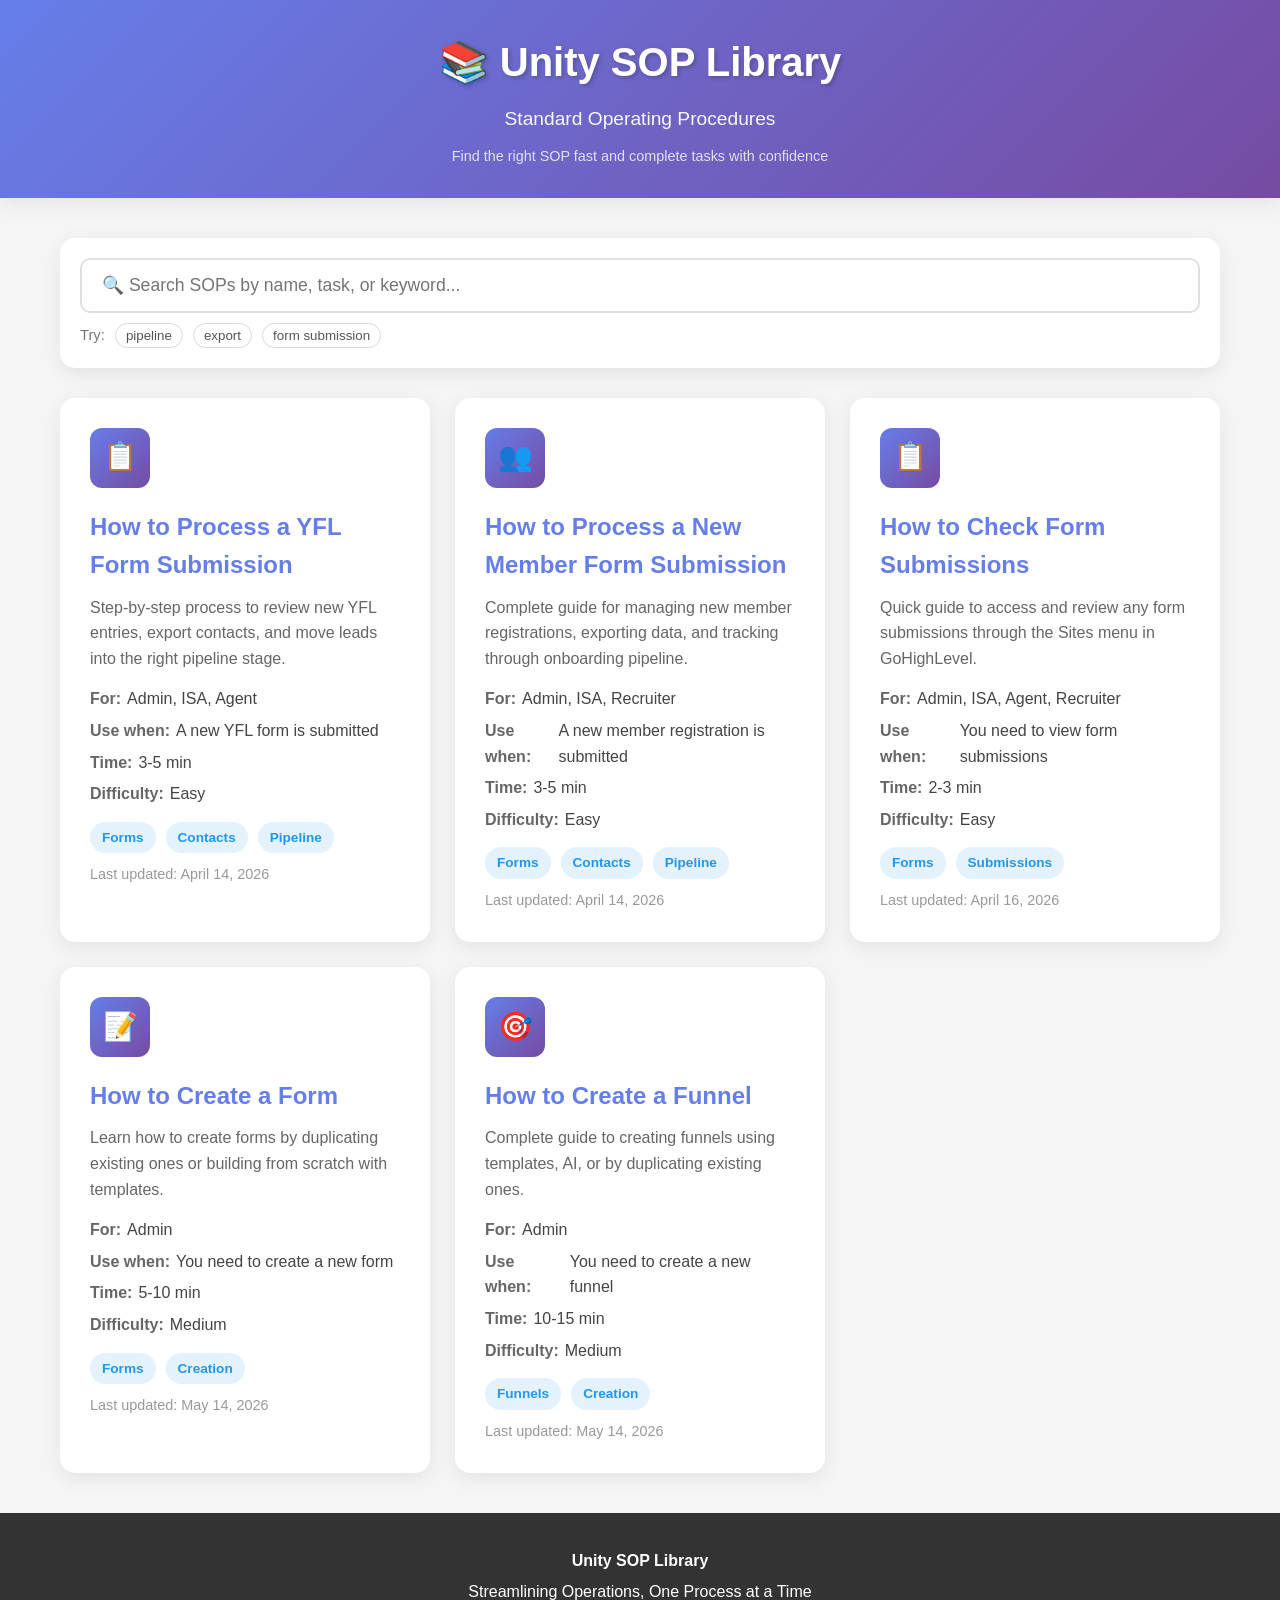
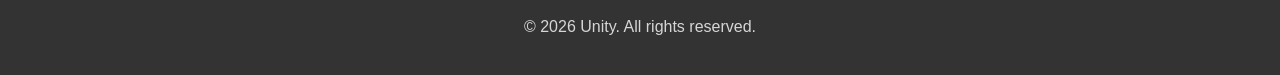
==== commit e5a5d031: "Add How to Create a Funnel SOP with 5 sections and 10 screenshots" ====
--- a/index.html
+++ b/index.html
@@ -99,6 +99,23 @@
                 </div>
                 <span class="date">Last updated: May 14, 2026</span>
             </a>
+
+            <a href="creating-funnel.html" class="sop-card" data-category="funnels" data-role="admin" data-level="medium" data-frequency="as-needed" data-duration="10-15 min">
+                <div class="sop-icon">🎯</div>
+                <h3>How to Create a Funnel</h3>
+                <p>Complete guide to creating funnels using templates, AI, or by duplicating existing ones.</p>
+                <dl class="card-details">
+                    <div><dt>For:</dt><dd>Admin</dd></div>
+                    <div><dt>Use when:</dt><dd>You need to create a new funnel</dd></div>
+                    <div><dt>Time:</dt><dd>10-15 min</dd></div>
+                    <div><dt>Difficulty:</dt><dd>Medium</dd></div>
+                </dl>
+                <div class="sop-meta">
+                    <span class="tag">Funnels</span>
+                    <span class="tag">Creation</span>
+                </div>
+                <span class="date">Last updated: May 14, 2026</span>
+            </a>
             
             <!-- Future SOPs will be added here -->
             <!-- Example template:
